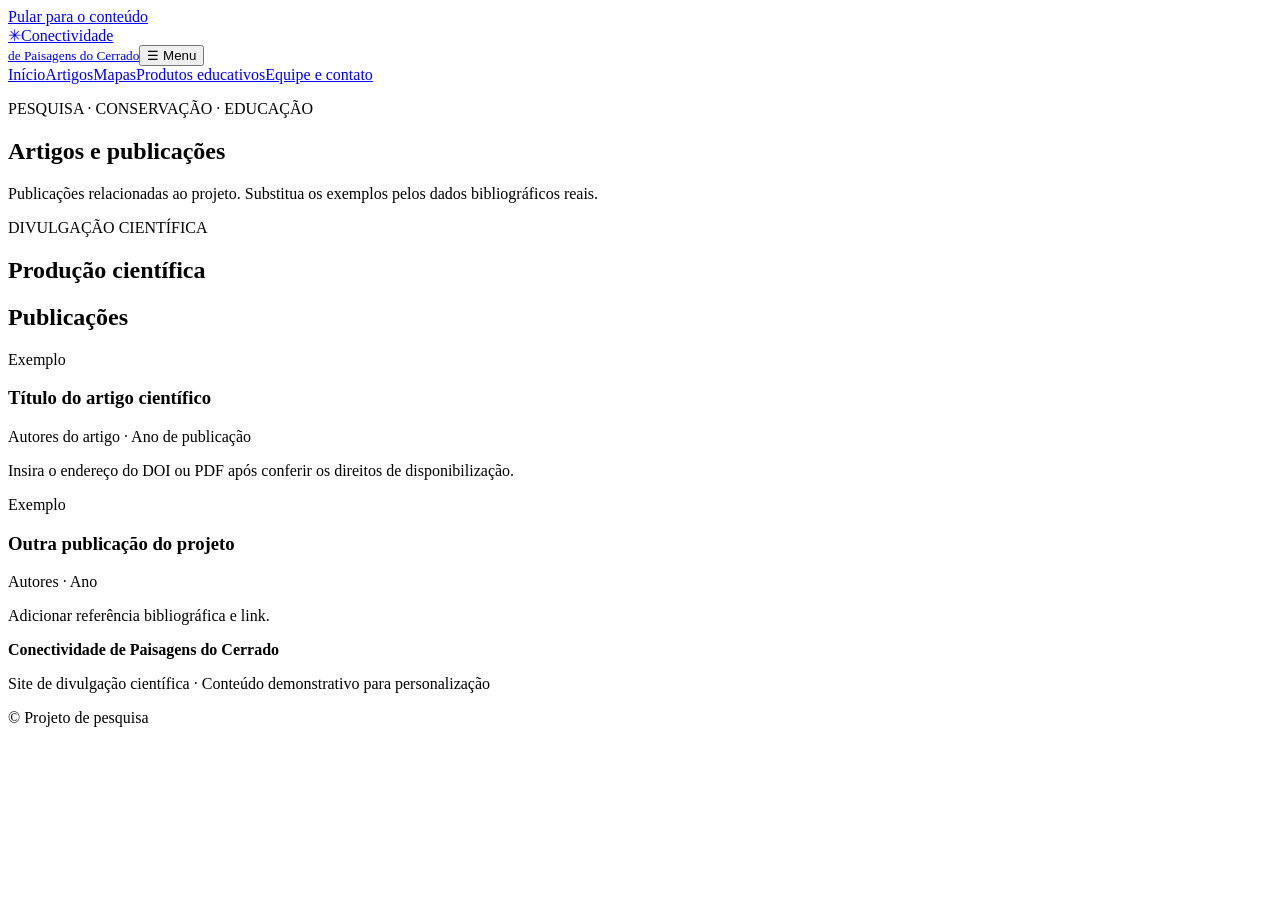
==== artigos.html @ be5cec9b "Add files via upload" ====
<!doctype html><html lang="pt-BR"><head><meta charset="utf-8"><meta name="viewport" content="width=device-width,initial-scale=1"><meta name="description" content="Divulgação científica sobre conectividade de paisagens do Cerrado"><title>Produção científica | Conectividade do Cerrado</title><link rel="stylesheet" href="css/estilo.css"></head><body><a class="skip" href="#conteudo">Pular para o conteúdo</a><header class="site-header"><div class="container header-inner"><a class="brand" href="index.html"><span class="brand-icon" aria-hidden="true">✳</span><span>Conectividade<br><small>de Paisagens do Cerrado</small></span></a><button class="menu-button" aria-expanded="false" aria-controls="menu" type="button">☰ Menu</button><nav id="menu" aria-label="Navegação principal"><a href="index.html">Início</a><a href="artigos.html" aria-current="page">Artigos</a><a href="mapas.html">Mapas</a><a href="produtos.html">Produtos educativos</a><a href="equipe.html">Equipe e contato</a></nav></div></header><main id="conteudo"><section class="hero"><div class="container"><p class="eyebrow">PESQUISA · CONSERVAÇÃO · EDUCAÇÃO</p><h1>Artigos e publicações</h1><p>Publicações relacionadas ao projeto. Substitua os exemplos pelos dados bibliográficos reais.</p></div></section><div class="container main-content"><div class="section-heading"><p class="eyebrow dark">DIVULGAÇÃO CIENTÍFICA</p><h2>Produção científica</h2></div><section class="panel"><h2>Publicações</h2><div class="publication"><span class="tag">Exemplo</span><h3>Título do artigo científico</h3><p>Autores do artigo · Ano de publicação</p><p>Insira o endereço do DOI ou PDF após conferir os direitos de disponibilização.</p></div><div class="publication"><span class="tag">Exemplo</span><h3>Outra publicação do projeto</h3><p>Autores · Ano</p><p>Adicionar referência bibliográfica e link.</p></div></section></div></main><footer><div class="container"><strong>Conectividade de Paisagens do Cerrado</strong><p>Site de divulgação científica · Conteúdo demonstrativo para personalização</p><p>© <span id="ano"></span> Projeto de pesquisa</p></div></footer><script src="js/site.js" defer></script></body></html>
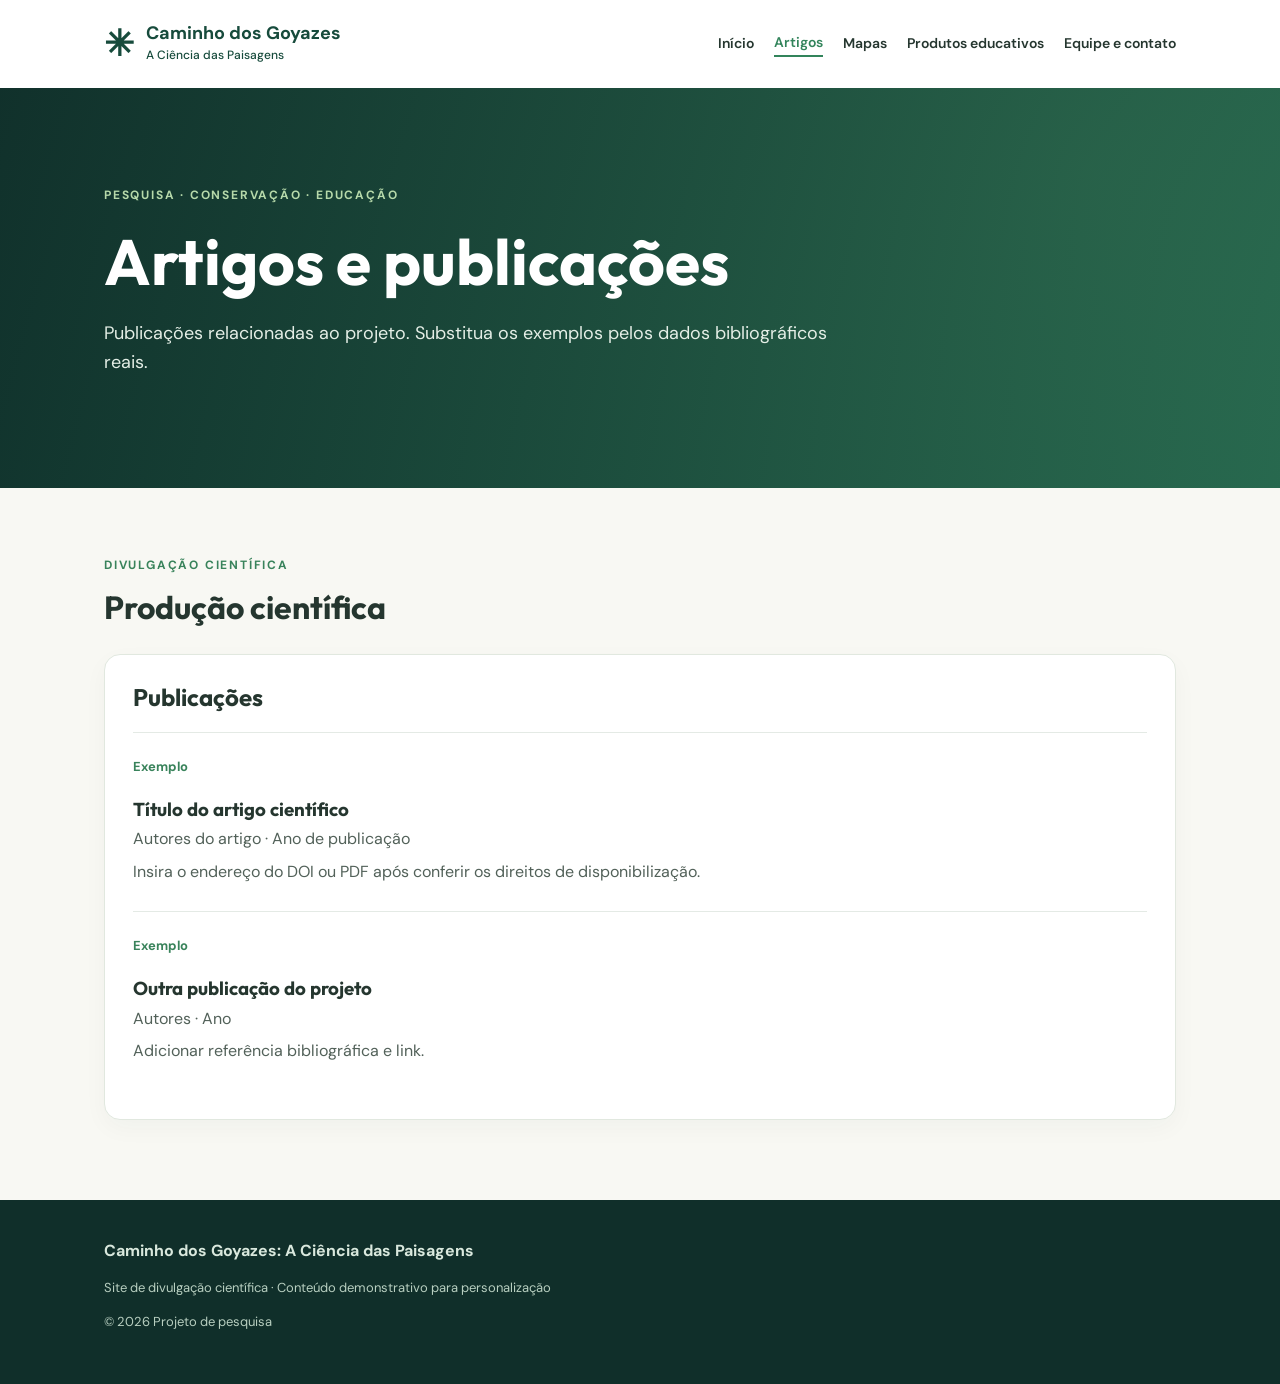
==== commit 7f888783: "Add files via upload" ====
--- a/artigos.html
+++ b/artigos.html
@@ -1 +1 @@
-<!doctype html><html lang="pt-BR"><head><meta charset="utf-8"><meta name="viewport" content="width=device-width,initial-scale=1"><meta name="description" content="Divulgação científica sobre conectividade de paisagens do Cerrado"><title>Produção científica | Conectividade do Cerrado</title><link rel="stylesheet" href="css/estilo.css"></head><body><a class="skip" href="#conteudo">Pular para o conteúdo</a><header class="site-header"><div class="container header-inner"><a class="brand" href="index.html"><span class="brand-icon" aria-hidden="true">✳</span><span>Conectividade<br><small>de Paisagens do Cerrado</small></span></a><button class="menu-button" aria-expanded="false" aria-controls="menu" type="button">☰ Menu</button><nav id="menu" aria-label="Navegação principal"><a href="index.html">Início</a><a href="artigos.html" aria-current="page">Artigos</a><a href="mapas.html">Mapas</a><a href="produtos.html">Produtos educativos</a><a href="equipe.html">Equipe e contato</a></nav></div></header><main id="conteudo"><section class="hero"><div class="container"><p class="eyebrow">PESQUISA · CONSERVAÇÃO · EDUCAÇÃO</p><h1>Artigos e publicações</h1><p>Publicações relacionadas ao projeto. Substitua os exemplos pelos dados bibliográficos reais.</p></div></section><div class="container main-content"><div class="section-heading"><p class="eyebrow dark">DIVULGAÇÃO CIENTÍFICA</p><h2>Produção científica</h2></div><section class="panel"><h2>Publicações</h2><div class="publication"><span class="tag">Exemplo</span><h3>Título do artigo científico</h3><p>Autores do artigo · Ano de publicação</p><p>Insira o endereço do DOI ou PDF após conferir os direitos de disponibilização.</p></div><div class="publication"><span class="tag">Exemplo</span><h3>Outra publicação do projeto</h3><p>Autores · Ano</p><p>Adicionar referência bibliográfica e link.</p></div></section></div></main><footer><div class="container"><strong>Conectividade de Paisagens do Cerrado</strong><p>Site de divulgação científica · Conteúdo demonstrativo para personalização</p><p>© <span id="ano"></span> Projeto de pesquisa</p></div></footer><script src="js/site.js" defer></script></body></html>+<!doctype html><html lang="pt-BR"><head><meta charset="utf-8"><meta name="viewport" content="width=device-width,initial-scale=1"><meta name="description" content="Divulgação científica sobre conectividade de paisagens do Cerrado"><title>Produção científica | Caminho dos Goyazes</title><link rel="stylesheet" href="estilo.css"></head><body><a class="skip" href="#conteudo">Pular para o conteúdo</a><header class="site-header"><div class="container header-inner"><a class="brand" href="index.html"><span class="brand-icon" aria-hidden="true">✳</span><span>Caminho dos Goyazes<br><small>A Ciência das Paisagens</small></span></a><button class="menu-button" aria-expanded="false" aria-controls="menu" type="button">☰ Menu</button><nav id="menu" aria-label="Navegação principal"><a href="index.html">Início</a><a href="artigos.html" aria-current="page">Artigos</a><a href="mapas.html">Mapas</a><a href="produtos.html">Produtos educativos</a><a href="equipe.html">Equipe e contato</a></nav></div></header><main id="conteudo"><section class="hero"><div class="container"><p class="eyebrow">PESQUISA · CONSERVAÇÃO · EDUCAÇÃO</p><h1>Artigos e publicações</h1><p>Publicações relacionadas ao projeto. Substitua os exemplos pelos dados bibliográficos reais.</p></div></section><div class="container main-content"><div class="section-heading"><p class="eyebrow dark">DIVULGAÇÃO CIENTÍFICA</p><h2>Produção científica</h2></div><section class="panel"><h2>Publicações</h2><div class="publication"><span class="tag">Exemplo</span><h3>Título do artigo científico</h3><p>Autores do artigo · Ano de publicação</p><p>Insira o endereço do DOI ou PDF após conferir os direitos de disponibilização.</p></div><div class="publication"><span class="tag">Exemplo</span><h3>Outra publicação do projeto</h3><p>Autores · Ano</p><p>Adicionar referência bibliográfica e link.</p></div></section></div></main><footer><div class="container"><strong>Caminho dos Goyazes: A Ciência das Paisagens</strong><p>Site de divulgação científica · Conteúdo demonstrativo para personalização</p><p>© <span id="ano"></span> Projeto de pesquisa</p></div></footer><script src="site.js" defer></script></body></html>
--- a/estilo.css
+++ b/estilo.css
@@ -0,0 +1 @@
+@import url('https://fonts.googleapis.com/css2?family=DM+Sans:wght@400;500;600;700&family=Outfit:wght@400;500;600;700&display=swap');:root{--green:#174b3c;--deep:#102f2a;--mint:#e9f1e8;--cream:#f8f8f3;--text:#25362f}*{box-sizing:border-box}body{margin:0;background:var(--cream);color:var(--text);font-family:'DM Sans',Arial,sans-serif;line-height:1.65}h1,h2,h3{font-family:Outfit,Arial,sans-serif;line-height:1.2}a{color:inherit}.container{max-width:1120px;margin:auto;padding:0 24px}.skip{position:absolute;top:-80px;background:white;padding:12px;z-index:10}.skip:focus{top:0}.site-header{background:white;box-shadow:0 2px 12px #102f2a0d}.header-inner{min-height:88px;display:flex;align-items:center;justify-content:space-between;gap:20px}.brand{text-decoration:none;display:flex;align-items:center;gap:12px;color:var(--green);font-weight:700;line-height:1.1;font-size:18px}.brand small{font-size:12px;font-weight:500}.brand-icon{font-size:36px}nav{display:flex;gap:20px;align-items:center}nav a{text-decoration:none;font-size:14px;font-weight:600}nav a:hover,nav a[aria-current]{color:#32845b}nav a[aria-current]{border-bottom:2px solid #32845b}.menu-button{display:none}.hero{background:linear-gradient(110deg,#102f2aef,#1e624cdd),radial-gradient(circle at 85% 20%,#87b36c,#174b3c);color:white;padding:86px 0 92px}.eyebrow{font-size:12px;letter-spacing:.15em;font-weight:700;color:#b6d9aa}.eyebrow.dark{color:#39835b}.hero h1{font-size:clamp(36px,6vw,64px);max-width:780px;margin:18px 0}.hero p:not(.eyebrow){font-size:18px;max-width:740px;color:#e4eee6}.main-content{padding-top:56px;padding-bottom:80px;min-height:440px}.section-heading h2{font-size:32px;margin:4px 0 28px}.cards{display:grid;grid-template-columns:repeat(3,minmax(0,1fr));gap:20px}.card,.panel{background:white;border:1px solid #e1e8df;border-radius:16px;padding:28px;box-shadow:0 8px 24px #143c3009}.card{text-decoration:none}.card span,.tag{font-weight:700;color:#39835b;font-size:13px}.card h2{font-size:23px}.card p,.panel p{color:#526159}.panel{margin-top:24px}.panel h2{margin-top:0}.publication{border-top:1px solid #e4eae5;padding:20px 0}.publication h3{margin-bottom:4px}.publication p{margin:6px 0}.map-placeholder{text-align:center;background:#e8f0e7;border:2px dashed #a4bca9;border-radius:18px;padding:75px 24px}.map-symbol{font-size:60px;color:#327b56}.small{font-size:13px}footer{background:var(--deep);color:#d9e8dd;padding:38px 0}footer p{font-size:13px;color:#b8cfc0}@media(max-width:800px){.header-inner{flex-wrap:wrap;padding-top:15px;padding-bottom:15px}.menu-button{display:block;border:1px solid #b7c8bb;background:white;border-radius:8px;padding:8px 12px}nav{display:none;width:100%;flex-direction:column;align-items:stretch;gap:0}nav.open{display:flex}nav a{padding:12px 0;border-top:1px solid #e9efea}.cards{grid-template-columns:1fr}.hero{padding:64px 0}}
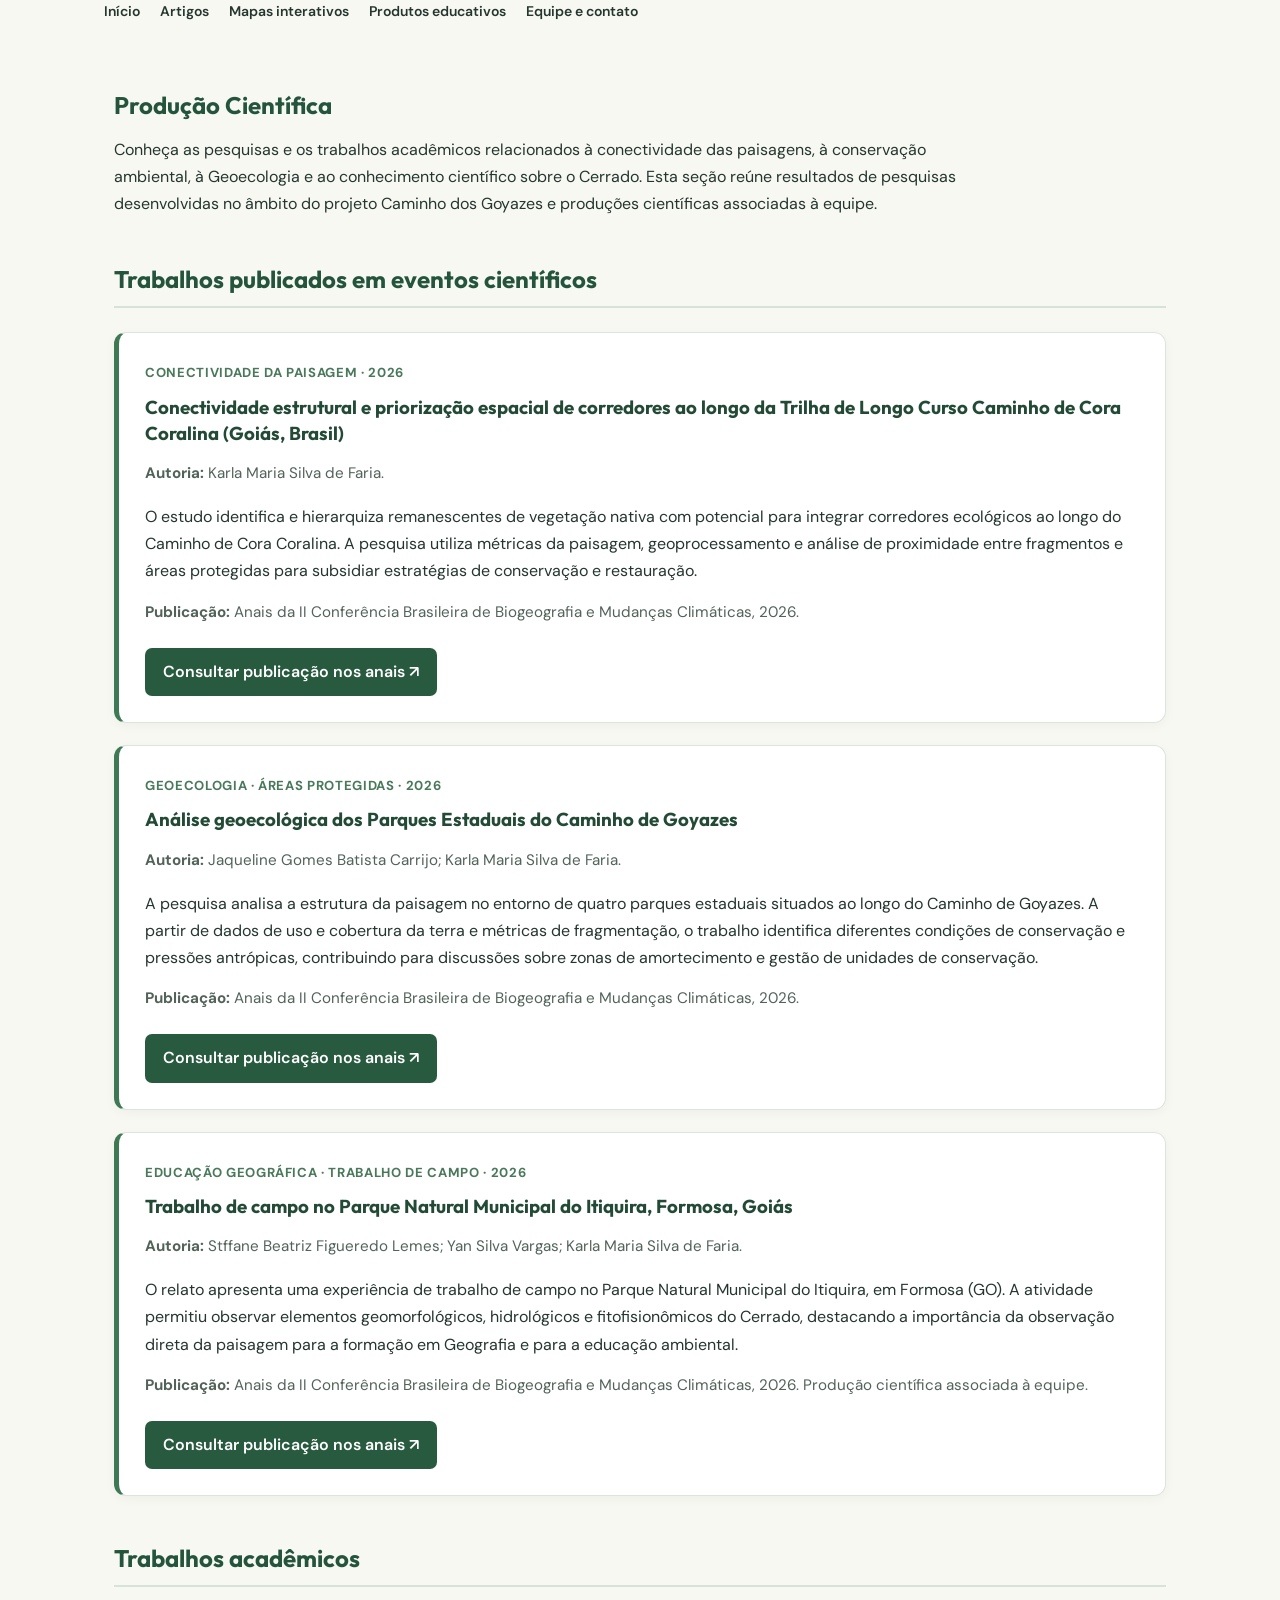
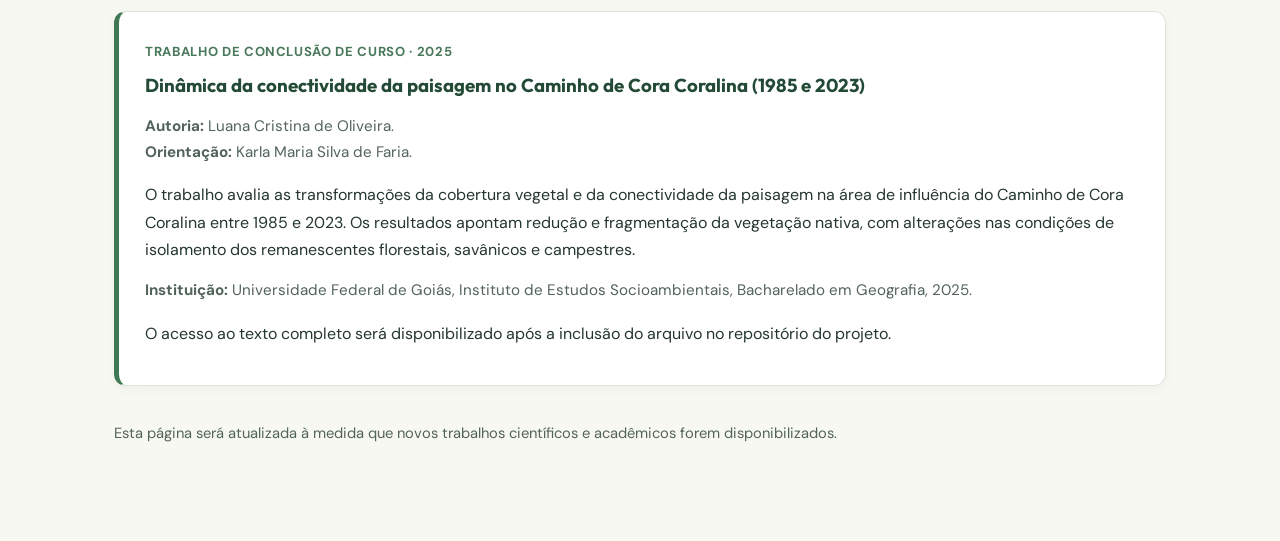
==== commit 932bf70a: "Revise artigos.html for improved layout and content Updated the structure and content of 'artigos.ht" ====
--- a/artigos.html
+++ b/artigos.html
@@ -1 +1,287 @@
-<!doctype html><html lang="pt-BR"><head><meta charset="utf-8"><meta name="viewport" content="width=device-width,initial-scale=1"><meta name="description" content="Divulgação científica sobre conectividade de paisagens do Cerrado"><title>Produção científica | Caminho dos Goyazes</title><link rel="stylesheet" href="estilo.css"></head><body><a class="skip" href="#conteudo">Pular para o conteúdo</a><header class="site-header"><div class="container header-inner"><a class="brand" href="index.html"><span class="brand-icon" aria-hidden="true">✳</span><span>Caminho dos Goyazes<br><small>A Ciência das Paisagens</small></span></a><button class="menu-button" aria-expanded="false" aria-controls="menu" type="button">☰ Menu</button><nav id="menu" aria-label="Navegação principal"><a href="index.html">Início</a><a href="artigos.html" aria-current="page">Artigos</a><a href="mapas.html">Mapas</a><a href="produtos.html">Produtos educativos</a><a href="equipe.html">Equipe e contato</a></nav></div></header><main id="conteudo"><section class="hero"><div class="container"><p class="eyebrow">PESQUISA · CONSERVAÇÃO · EDUCAÇÃO</p><h1>Artigos e publicações</h1><p>Publicações relacionadas ao projeto. Substitua os exemplos pelos dados bibliográficos reais.</p></div></section><div class="container main-content"><div class="section-heading"><p class="eyebrow dark">DIVULGAÇÃO CIENTÍFICA</p><h2>Produção científica</h2></div><section class="panel"><h2>Publicações</h2><div class="publication"><span class="tag">Exemplo</span><h3>Título do artigo científico</h3><p>Autores do artigo · Ano de publicação</p><p>Insira o endereço do DOI ou PDF após conferir os direitos de disponibilização.</p></div><div class="publication"><span class="tag">Exemplo</span><h3>Outra publicação do projeto</h3><p>Autores · Ano</p><p>Adicionar referência bibliográfica e link.</p></div></section></div></main><footer><div class="container"><strong>Caminho dos Goyazes: A Ciência das Paisagens</strong><p>Site de divulgação científica · Conteúdo demonstrativo para personalização</p><p>© <span id="ano"></span> Projeto de pesquisa</p></div></footer><script src="site.js" defer></script></body></html>+
+<!DOCTYPE html>
+<html lang="pt-BR">
+<head>
+  <meta charset="UTF-8">
+  <meta name="viewport" content="width=device-width, initial-scale=1.0">
+  <title>Produção Científica | Caminho dos Goyazes</title>
+  <link rel="stylesheet" href="estilo.css?v=3">
+
+  <style>
+    .pagina-publicacoes {
+      max-width: 1100px;
+      margin: 0 auto;
+      padding: 48px 24px 80px;
+    }
+
+    .cabecalho-publicacoes {
+      margin-bottom: 42px;
+    }
+
+    .cabecalho-publicacoes h1 {
+      color: #24543c;
+      margin-bottom: 12px;
+    }
+
+    .cabecalho-publicacoes p {
+      max-width: 850px;
+      line-height: 1.7;
+    }
+
+    .grupo-publicacoes {
+      margin-top: 48px;
+    }
+
+    .grupo-publicacoes h2 {
+      color: #24543c;
+      padding-bottom: 12px;
+      border-bottom: 2px solid #d7e3d8;
+      margin-bottom: 24px;
+    }
+
+    .publicacao {
+      background: #fff;
+      border: 1px solid #dce5dd;
+      border-left: 5px solid #3e7854;
+      border-radius: 12px;
+      padding: 26px;
+      margin-bottom: 22px;
+      box-shadow: 0 3px 12px rgba(0,0,0,0.04);
+    }
+
+    .publicacao h3 {
+      color: #234a36;
+      margin: 8px 0 12px;
+      line-height: 1.4;
+    }
+
+    .publicacao p {
+      line-height: 1.7;
+      margin-bottom: 12px;
+    }
+
+    .categoria {
+      font-size: 0.82rem;
+      font-weight: bold;
+      color: #49785b;
+      text-transform: uppercase;
+      letter-spacing: 0.05em;
+    }
+
+    .autores, .referencia {
+      color: #52635a;
+      font-size: 0.95rem;
+    }
+
+    .link-publicacao {
+      display: inline-block;
+      margin-top: 10px;
+      padding: 11px 18px;
+      background: #285a3f;
+      color: #fff !important;
+      text-decoration: none;
+      border-radius: 7px;
+      font-weight: 600;
+    }
+
+    .link-publicacao:hover {
+      background: #19412c;
+    }
+
+    .nota-publicacoes {
+      margin-top: 36px;
+      color: #52635a;
+      font-size: 0.92rem;
+      line-height: 1.6;
+    }
+  </style>
+</head>
+
+<body>
+
+<header>
+  <div class="container">
+    <nav>
+      <a href="index.html">Início</a>
+      <a href="artigos.html">Artigos</a>
+      <a href="mapas.html">Mapas interativos</a>
+      <a href="produtos.html">Produtos educativos</a>
+      <a href="equipe.html">Equipe e contato</a>
+    </nav>
+  </div>
+</header>
+
+<main class="pagina-publicacoes">
+
+  <section class="cabecalho-publicacoes">
+    <h1>Produção Científica</h1>
+    <p>
+      Conheça as pesquisas e os trabalhos acadêmicos relacionados
+      à conectividade das paisagens, à conservação ambiental,
+      à Geoecologia e ao conhecimento científico sobre o Cerrado.
+      Esta seção reúne resultados de pesquisas desenvolvidas no
+      âmbito do projeto Caminho dos Goyazes e produções
+      científicas associadas à equipe.
+    </p>
+  </section>
+
+  <section class="grupo-publicacoes">
+
+    <h2>Trabalhos publicados em eventos científicos</h2>
+
+    <article class="publicacao">
+      <span class="categoria">Conectividade da paisagem · 2026</span>
+
+      <h3>
+        Conectividade estrutural e priorização espacial de corredores
+        ao longo da Trilha de Longo Curso Caminho de Cora Coralina
+        (Goiás, Brasil)
+      </h3>
+
+      <p class="autores">
+        <strong>Autoria:</strong> Karla Maria Silva de Faria.
+      </p>
+
+      <p>
+        O estudo identifica e hierarquiza remanescentes de vegetação
+        nativa com potencial para integrar corredores ecológicos ao
+        longo do Caminho de Cora Coralina. A pesquisa utiliza
+        métricas da paisagem, geoprocessamento e análise de
+        proximidade entre fragmentos e áreas protegidas para
+        subsidiar estratégias de conservação e restauração.
+      </p>
+
+      <p class="referencia">
+        <strong>Publicação:</strong> Anais da II Conferência
+        Brasileira de Biogeografia e Mudanças Climáticas, 2026.
+      </p>
+
+      <a class="link-publicacao"
+         href="https://www.even3.com.br/ebook/ii-conferencia-brasileira-de-biogeografia-e-mudancas-climaticas-ii-cbb-561654/"
+         target="_blank" rel="noopener noreferrer">
+        Consultar publicação nos anais ↗
+      </a>
+    </article>
+
+    <article class="publicacao">
+      <span class="categoria">Geoecologia · Áreas protegidas · 2026</span>
+
+      <h3>
+        Análise geoecológica dos Parques Estaduais do Caminho
+        de Goyazes
+      </h3>
+
+      <p class="autores">
+        <strong>Autoria:</strong> Jaqueline Gomes Batista Carrijo;
+        Karla Maria Silva de Faria.
+      </p>
+
+      <p>
+        A pesquisa analisa a estrutura da paisagem no entorno de
+        quatro parques estaduais situados ao longo do Caminho
+        de Goyazes. A partir de dados de uso e cobertura da terra
+        e métricas de fragmentação, o trabalho identifica
+        diferentes condições de conservação e pressões
+        antrópicas, contribuindo para discussões sobre zonas
+        de amortecimento e gestão de unidades de conservação.
+      </p>
+
+      <p class="referencia">
+        <strong>Publicação:</strong> Anais da II Conferência
+        Brasileira de Biogeografia e Mudanças Climáticas, 2026.
+      </p>
+
+      <a class="link-publicacao"
+         href="https://www.even3.com.br/ebook/ii-conferencia-brasileira-de-biogeografia-e-mudancas-climaticas-ii-cbb-561654/"
+         target="_blank" rel="noopener noreferrer">
+        Consultar publicação nos anais ↗
+      </a>
+    </article>
+
+    <article class="publicacao">
+      <span class="categoria">Educação geográfica · Trabalho de campo · 2026</span>
+
+      <h3>
+        Trabalho de campo no Parque Natural Municipal do
+        Itiquira, Formosa, Goiás
+      </h3>
+
+      <p class="autores">
+        <strong>Autoria:</strong> Stffane Beatriz Figueredo Lemes;
+        Yan Silva Vargas; Karla Maria Silva de Faria.
+      </p>
+
+      <p>
+        O relato apresenta uma experiência de trabalho de campo
+        no Parque Natural Municipal do Itiquira, em Formosa (GO).
+        A atividade permitiu observar elementos geomorfológicos,
+        hidrológicos e fitofisionômicos do Cerrado, destacando
+        a importância da observação direta da paisagem para
+        a formação em Geografia e para a educação ambiental.
+      </p>
+
+      <p class="referencia">
+        <strong>Publicação:</strong> Anais da II Conferência
+        Brasileira de Biogeografia e Mudanças Climáticas, 2026.
+        Produção científica associada à equipe.
+      </p>
+
+      <a class="link-publicacao"
+         href="https://www.even3.com.br/ebook/ii-conferencia-brasileira-de-biogeografia-e-mudancas-climaticas-ii-cbb-561654/"
+         target="_blank" rel="noopener noreferrer">
+        Consultar publicação nos anais ↗
+      </a>
+    </article>
+
+  </section>
+
+  <section class="grupo-publicacoes">
+
+    <h2>Trabalhos acadêmicos</h2>
+
+    <article class="publicacao">
+      <span class="categoria">Trabalho de Conclusão de Curso · 2025</span>
+
+      <h3>
+        Dinâmica da conectividade da paisagem no Caminho
+        de Cora Coralina (1985 e 2023)
+      </h3>
+
+      <p class="autores">
+        <strong>Autoria:</strong> Luana Cristina de Oliveira.<br>
+        <strong>Orientação:</strong> Karla Maria Silva de Faria.
+      </p>
+
+      <p>
+        O trabalho avalia as transformações da cobertura vegetal
+        e da conectividade da paisagem na área de influência do
+        Caminho de Cora Coralina entre 1985 e 2023.
+        Os resultados apontam redução e fragmentação da
+        vegetação nativa, com alterações nas condições de
+        isolamento dos remanescentes florestais, savânicos
+        e campestres.
+      </p>
+
+      <p class="referencia">
+        <strong>Instituição:</strong> Universidade Federal de Goiás,
+        Instituto de Estudos Socioambientais, Bacharelado
+        em Geografia, 2025.
+      </p>
+
+      <p>
+        O acesso ao texto completo será disponibilizado
+        após a inclusão do arquivo no repositório do projeto.
+      </p>
+    </article>
+
+  </section>
+
+  <p class="nota-publicacoes">
+    Esta página será atualizada à medida que novos trabalhos
+    científicos e acadêmicos forem disponibilizados.
+  </p>
+
+</main>
+
+</body>
+</html>
--- a/estilo.css
+++ b/estilo.css
@@ -1 +1,120 @@
-@import url('https://fonts.googleapis.com/css2?family=DM+Sans:wght@400;500;600;700&family=Outfit:wght@400;500;600;700&display=swap');:root{--green:#174b3c;--deep:#102f2a;--mint:#e9f1e8;--cream:#f8f8f3;--text:#25362f}*{box-sizing:border-box}body{margin:0;background:var(--cream);color:var(--text);font-family:'DM Sans',Arial,sans-serif;line-height:1.65}h1,h2,h3{font-family:Outfit,Arial,sans-serif;line-height:1.2}a{color:inherit}.container{max-width:1120px;margin:auto;padding:0 24px}.skip{position:absolute;top:-80px;background:white;padding:12px;z-index:10}.skip:focus{top:0}.site-header{background:white;box-shadow:0 2px 12px #102f2a0d}.header-inner{min-height:88px;display:flex;align-items:center;justify-content:space-between;gap:20px}.brand{text-decoration:none;display:flex;align-items:center;gap:12px;color:var(--green);font-weight:700;line-height:1.1;font-size:18px}.brand small{font-size:12px;font-weight:500}.brand-icon{font-size:36px}nav{display:flex;gap:20px;align-items:center}nav a{text-decoration:none;font-size:14px;font-weight:600}nav a:hover,nav a[aria-current]{color:#32845b}nav a[aria-current]{border-bottom:2px solid #32845b}.menu-button{display:none}.hero{background:linear-gradient(110deg,#102f2aef,#1e624cdd),radial-gradient(circle at 85% 20%,#87b36c,#174b3c);color:white;padding:86px 0 92px}.eyebrow{font-size:12px;letter-spacing:.15em;font-weight:700;color:#b6d9aa}.eyebrow.dark{color:#39835b}.hero h1{font-size:clamp(36px,6vw,64px);max-width:780px;margin:18px 0}.hero p:not(.eyebrow){font-size:18px;max-width:740px;color:#e4eee6}.main-content{padding-top:56px;padding-bottom:80px;min-height:440px}.section-heading h2{font-size:32px;margin:4px 0 28px}.cards{display:grid;grid-template-columns:repeat(3,minmax(0,1fr));gap:20px}.card,.panel{background:white;border:1px solid #e1e8df;border-radius:16px;padding:28px;box-shadow:0 8px 24px #143c3009}.card{text-decoration:none}.card span,.tag{font-weight:700;color:#39835b;font-size:13px}.card h2{font-size:23px}.card p,.panel p{color:#526159}.panel{margin-top:24px}.panel h2{margin-top:0}.publication{border-top:1px solid #e4eae5;padding:20px 0}.publication h3{margin-bottom:4px}.publication p{margin:6px 0}.map-placeholder{text-align:center;background:#e8f0e7;border:2px dashed #a4bca9;border-radius:18px;padding:75px 24px}.map-symbol{font-size:60px;color:#327b56}.small{font-size:13px}footer{background:var(--deep);color:#d9e8dd;padding:38px 0}footer p{font-size:13px;color:#b8cfc0}@media(max-width:800px){.header-inner{flex-wrap:wrap;padding-top:15px;padding-bottom:15px}.menu-button{display:block;border:1px solid #b7c8bb;background:white;border-radius:8px;padding:8px 12px}nav{display:none;width:100%;flex-direction:column;align-items:stretch;gap:0}nav.open{display:flex}nav a{padding:12px 0;border-top:1px solid #e9efea}.cards{grid-template-columns:1fr}.hero{padding:64px 0}}+@import url('https://fonts.googleapis.com/css2?family=DM+Sans:wght@400;500;600;700&family=Outfit:wght@400;500;600;700&display=swap');
+
+:root {
+  --green: #174b3c;
+  --deep: #102f2a;
+  --mint: #e9f1e8;
+  --cream: #f8f8f3;
+  --text: #25362f;
+}
+
+* { box-sizing: border-box; }
+body { margin: 0; background: var(--cream); color: var(--text); font-family: 'DM Sans', Arial, sans-serif; line-height: 1.65; }
+h1, h2, h3 { font-family: Outfit, Arial, sans-serif; line-height: 1.2; }
+a { color: inherit; }
+.container { max-width: 1120px; margin: auto; padding: 0 24px; }
+.skip { position: absolute; top: -80px; background: white; padding: 12px; z-index: 10; }
+.skip:focus { top: 0; }
+.site-header { background: white; box-shadow: 0 2px 12px #102f2a0d; }
+.header-inner { min-height: 88px; display: flex; align-items: center; justify-content: space-between; gap: 20px; }
+.brand { text-decoration: none; display: flex; align-items: center; gap: 12px; color: var(--green); font-weight: 700; line-height: 1.1; font-size: 18px; }
+.brand small { font-size: 12px; font-weight: 500; }
+.brand-icon { font-size: 36px; }
+nav { display: flex; gap: 20px; align-items: center; }
+nav a { text-decoration: none; font-size: 14px; font-weight: 600; }
+nav a:hover, nav a[aria-current] { color: #32845b; }
+nav a[aria-current] { border-bottom: 2px solid #32845b; }
+.menu-button { display: none; }
+.hero { background: linear-gradient(110deg, #102f2aef, #1e624cdd), radial-gradient(circle at 85% 20%, #87b36c, #174b3c); color: white; padding: 86px 0 92px; }
+.eyebrow { font-size: 12px; letter-spacing: .15em; font-weight: 700; color: #b6d9aa; }
+.eyebrow.dark { color: #39835b; }
+.hero h1 { font-size: clamp(36px, 6vw, 64px); max-width: 780px; margin: 18px 0; }
+.hero p:not(.eyebrow) { font-size: 18px; max-width: 740px; color: #e4eee6; }
+.main-content { padding-top: 56px; padding-bottom: 80px; min-height: 440px; }
+.section-heading h2 { font-size: 32px; margin: 4px 0 28px; }
+.cards { display: grid; grid-template-columns: repeat(3, minmax(0, 1fr)); gap: 20px; }
+.card, .panel { background: white; border: 1px solid #e1e8df; border-radius: 16px; padding: 28px; box-shadow: 0 8px 24px #143c3009; }
+.card { text-decoration: none; }
+.card span, .tag { font-weight: 700; color: #39835b; font-size: 13px; }
+.card h2 { font-size: 23px; }
+.card p, .panel p { color: #526159; }
+.panel { margin-top: 24px; }
+.panel h2 { margin-top: 0; }
+.publication { border-top: 1px solid #e4eae5; padding: 20px 0; }
+.publication h3 { margin-bottom: 4px; }
+.publication p { margin: 6px 0; }
+.map-placeholder { text-align: center; background: #e8f0e7; border: 2px dashed #a4bca9; border-radius: 18px; padding: 75px 24px; }
+.map-symbol { font-size: 60px; color: #327b56; }
+.small { font-size: 13px; }
+footer { background: var(--deep); color: #d9e8dd; padding: 38px 0; }
+footer p { font-size: 13px; color: #b8cfc0; }
+
+/* Layout em telas menores */
+@media (max-width: 800px) {
+  .header-inner { flex-wrap: wrap; padding-top: 15px; padding-bottom: 15px; }
+  .menu-button { display: block; border: 1px solid #b7c8bb; background: white; border-radius: 8px; padding: 8px 12px; }
+  nav { display: none; width: 100%; flex-direction: column; align-items: stretch; gap: 0; }
+  nav.open { display: flex; }
+  nav a { padding: 12px 0; border-top: 1px solid #e9efea; }
+  .cards { grid-template-columns: 1fr; }
+  .hero { padding: 64px 0; }
+}
+
+/* Imagem panorâmica da página inicial */
+.banner-principal {
+  width: 100%;
+  height: 240px;
+  overflow: hidden;
+}
+.banner-principal img {
+  display: block;
+  width: 100%;
+  height: 100%;
+  object-fit: cover;
+  object-position: center;
+}
+@media (max-width: 768px) {
+  .banner-principal { height: 160px; }
+}
+ /* Título sobre a fotografia panorâmica */
+
+.hero-fotografica {
+  min-height: 420px;
+  padding: 70px 0;
+  display: flex;
+  align-items: center;
+
+  background:
+    linear-gradient(
+      90deg,
+      rgba(10, 39, 30, 0.88) 0%,
+      rgba(10, 39, 30, 0.65) 48%,
+      rgba(10, 39, 30, 0.18) 100%
+    ),
+    url("banner-goyazes.png.png");
+
+  background-size: cover;
+  background-position: center;
+  color: white;
+}
+
+.hero-fotografica .container {
+  width: 100%;
+}
+
+.hero-fotografica h1 {
+  max-width: 780px;
+  text-shadow: 0 2px 8px rgba(0, 0, 0, 0.35);
+}
+
+@media (max-width: 768px) {
+  .hero-fotografica {
+    min-height: 360px;
+    padding: 48px 0;
+    background-position: center;
+  }
+
+  .hero-fotografica h1 {
+    font-size: clamp(30px, 8vw, 42px);
+  }
+}
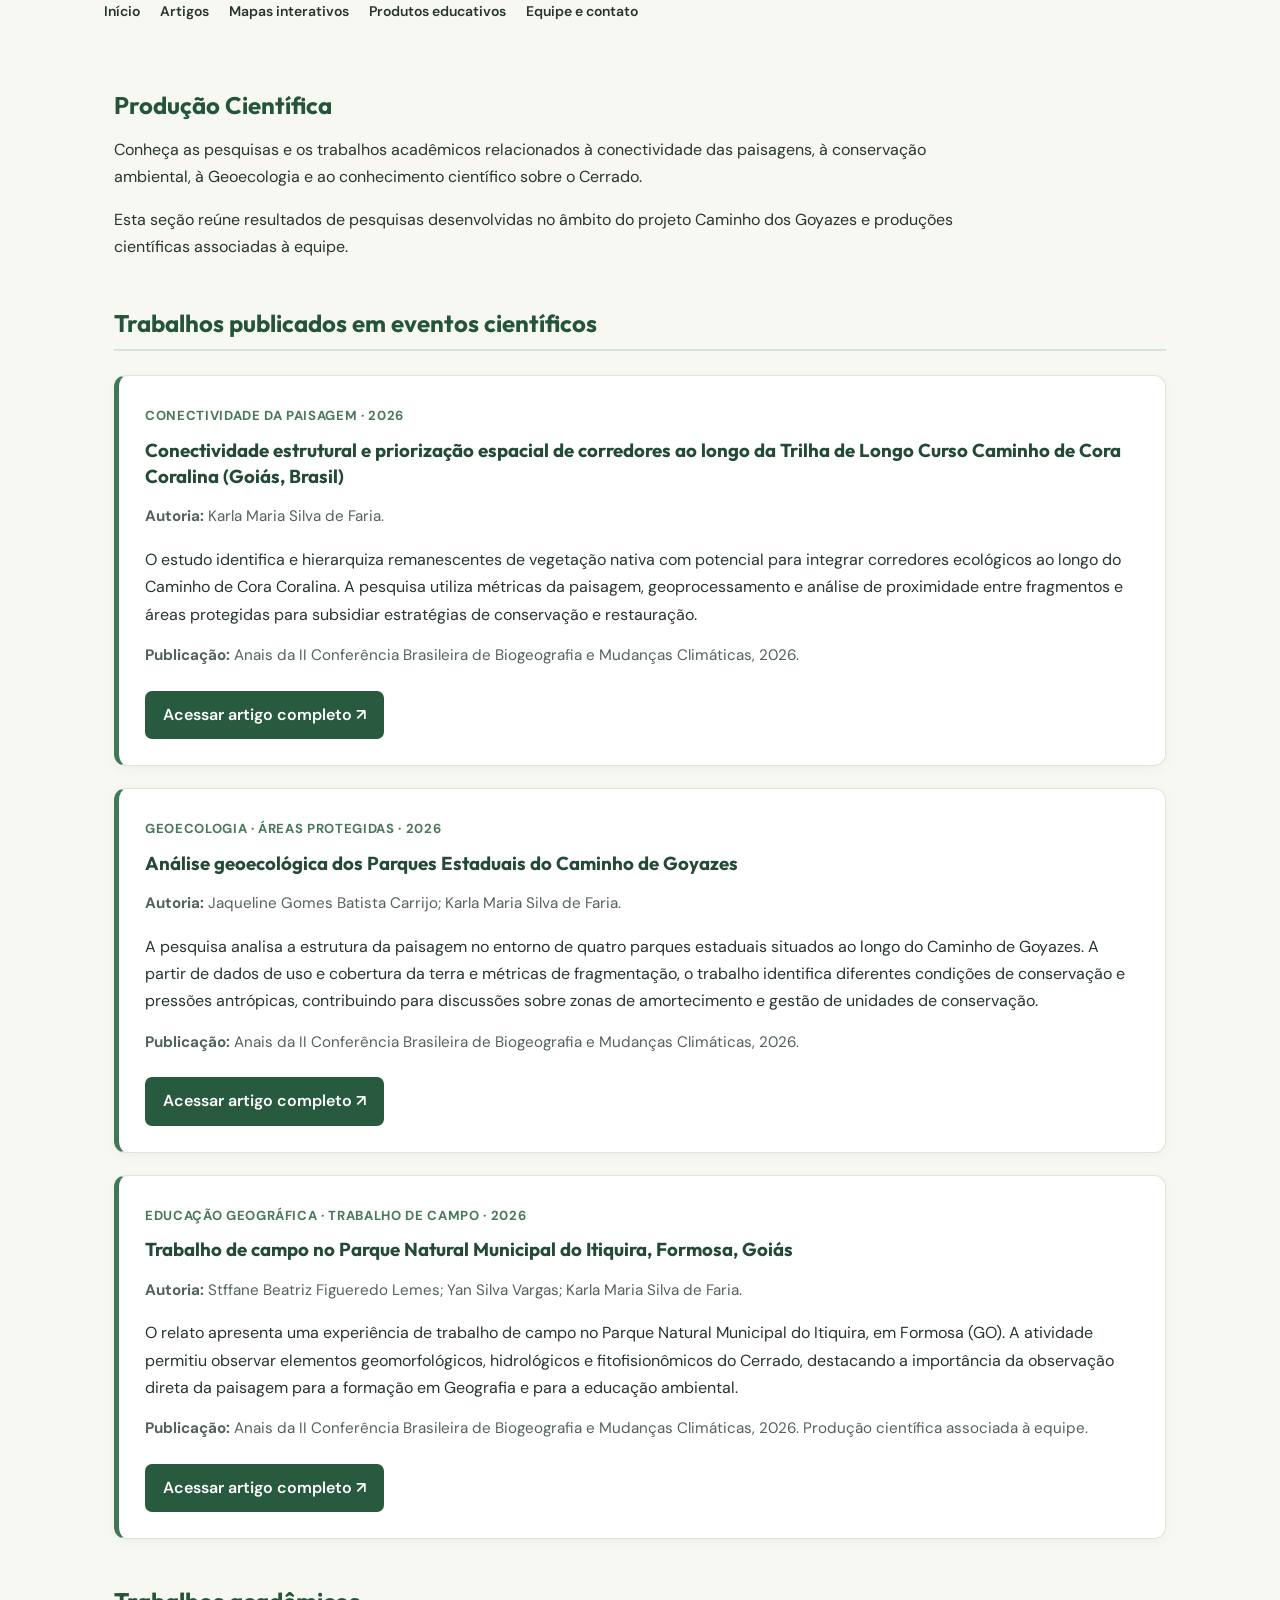
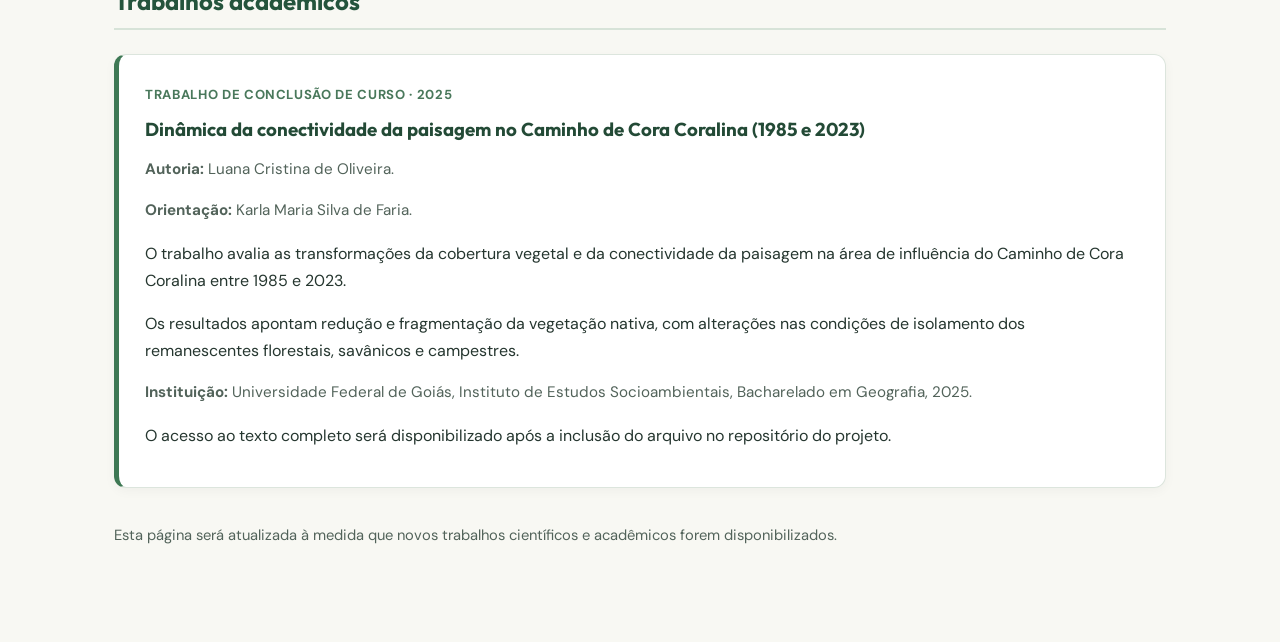
==== commit 8521b321: "Refactor artigos.html for style and structure Updated HTML structure and styles in artigos.html. Cha" ====
--- a/artigos.html
+++ b/artigos.html
@@ -1,10 +1,12 @@
-
 <!DOCTYPE html>
 <html lang="pt-BR">
+
 <head>
   <meta charset="UTF-8">
   <meta name="viewport" content="width=device-width, initial-scale=1.0">
+
   <title>Produção Científica | Caminho dos Goyazes</title>
+
   <link rel="stylesheet" href="estilo.css?v=3">
 
   <style>
@@ -40,7 +42,7 @@
     }
 
     .publicacao {
-      background: #fff;
+      background: #ffffff;
       border: 1px solid #dce5dd;
       border-left: 5px solid #3e7854;
       border-radius: 12px;
@@ -68,7 +70,8 @@
       letter-spacing: 0.05em;
     }
 
-    .autores, .referencia {
+    .autores,
+    .referencia {
       color: #52635a;
       font-size: 0.95rem;
     }
@@ -78,7 +81,7 @@
       margin-top: 10px;
       padding: 11px 18px;
       background: #285a3f;
-      color: #fff !important;
+      color: #ffffff !important;
       text-decoration: none;
       border-radius: 7px;
       font-weight: 600;
@@ -94,194 +97,276 @@
       font-size: 0.92rem;
       line-height: 1.6;
     }
+
+    @media (max-width: 768px) {
+      .pagina-publicacoes {
+        padding: 28px 16px 50px;
+      }
+
+      .publicacao {
+        padding: 20px;
+      }
+    }
   </style>
 </head>
 
 <body>
 
-<header>
-  <div class="container">
-    <nav>
-      <a href="index.html">Início</a>
-      <a href="artigos.html">Artigos</a>
-      <a href="mapas.html">Mapas interativos</a>
-      <a href="produtos.html">Produtos educativos</a>
-      <a href="equipe.html">Equipe e contato</a>
-    </nav>
-  </div>
-</header>
-
-<main class="pagina-publicacoes">
-
-  <section class="cabecalho-publicacoes">
-    <h1>Produção Científica</h1>
-    <p>
-      Conheça as pesquisas e os trabalhos acadêmicos relacionados
-      à conectividade das paisagens, à conservação ambiental,
-      à Geoecologia e ao conhecimento científico sobre o Cerrado.
-      Esta seção reúne resultados de pesquisas desenvolvidas no
-      âmbito do projeto Caminho dos Goyazes e produções
-      científicas associadas à equipe.
+  <header>
+    <div class="container">
+      <nav>
+        <a href="index.html">Início</a>
+        <a href="artigos.html">Artigos</a>
+        <a href="mapas.html">Mapas interativos</a>
+        <a href="produtos.html">Produtos educativos</a>
+        <a href="equipe.html">Equipe e contato</a>
+      </nav>
+    </div>
+  </header>
+
+  <main class="pagina-publicacoes">
+
+    <!-- APRESENTAÇÃO -->
+
+    <section class="cabecalho-publicacoes">
+
+      <h1>Produção Científica</h1>
+
+      <p>
+        Conheça as pesquisas e os trabalhos acadêmicos relacionados
+        à conectividade das paisagens, à conservação ambiental,
+        à Geoecologia e ao conhecimento científico sobre o Cerrado.
+      </p>
+
+      <p>
+        Esta seção reúne resultados de pesquisas desenvolvidas
+        no âmbito do projeto Caminho dos Goyazes e produções
+        científicas associadas à equipe.
+      </p>
+
+    </section>
+
+
+    <!-- TRABALHOS EM EVENTOS -->
+
+    <section class="grupo-publicacoes">
+
+      <h2>Trabalhos publicados em eventos científicos</h2>
+
+
+      <!-- ARTIGO 1 -->
+
+      <article class="publicacao">
+
+        <span class="categoria">
+          Conectividade da paisagem · 2026
+        </span>
+
+        <h3>
+          Conectividade estrutural e priorização espacial de
+          corredores ao longo da Trilha de Longo Curso
+          Caminho de Cora Coralina (Goiás, Brasil)
+        </h3>
+
+        <p class="autores">
+          <strong>Autoria:</strong>
+          Karla Maria Silva de Faria.
+        </p>
+
+        <p>
+          O estudo identifica e hierarquiza remanescentes de
+          vegetação nativa com potencial para integrar corredores
+          ecológicos ao longo do Caminho de Cora Coralina.
+          A pesquisa utiliza métricas da paisagem,
+          geoprocessamento e análise de proximidade entre
+          fragmentos e áreas protegidas para subsidiar
+          estratégias de conservação e restauração.
+        </p>
+
+        <p class="referencia">
+          <strong>Publicação:</strong>
+          Anais da II Conferência Brasileira de Biogeografia
+          e Mudanças Climáticas, 2026.
+        </p>
+
+        <a
+          class="link-publicacao"
+          href="https://www.even3.com.br/ebook/ii-conferencia-brasileira-de-biogeografia-e-mudancas-climaticas-ii-cbb-561654/1454700-conectividade-estrutural-e-priorizacao-espacial-de-corredores-ao-longo-da-trilha-de-longo-curso-caminho-de-cora-/"
+          target="_blank"
+          rel="noopener noreferrer"
+        >
+          Acessar artigo completo ↗
+        </a>
+
+      </article>
+
+
+      <!-- ARTIGO 2 -->
+
+      <article class="publicacao">
+
+        <span class="categoria">
+          Geoecologia · Áreas protegidas · 2026
+        </span>
+
+        <h3>
+          Análise geoecológica dos Parques Estaduais
+          do Caminho de Goyazes
+        </h3>
+
+        <p class="autores">
+          <strong>Autoria:</strong>
+          Jaqueline Gomes Batista Carrijo;
+          Karla Maria Silva de Faria.
+        </p>
+
+        <p>
+          A pesquisa analisa a estrutura da paisagem no entorno
+          de quatro parques estaduais situados ao longo do
+          Caminho de Goyazes. A partir de dados de uso e cobertura
+          da terra e métricas de fragmentação, o trabalho
+          identifica diferentes condições de conservação e
+          pressões antrópicas, contribuindo para discussões
+          sobre zonas de amortecimento e gestão de unidades
+          de conservação.
+        </p>
+
+        <p class="referencia">
+          <strong>Publicação:</strong>
+          Anais da II Conferência Brasileira de Biogeografia
+          e Mudanças Climáticas, 2026.
+        </p>
+
+        <a
+          class="link-publicacao"
+          href="https://www.even3.com.br/ebook/ii-conferencia-brasileira-de-biogeografia-e-mudancas-climaticas-ii-cbb-561654/1480361-analise-geoecologica-dos-parques-estaduais-do-caminho-de-goyazes/"
+          target="_blank"
+          rel="noopener noreferrer"
+        >
+          Acessar artigo completo ↗
+        </a>
+
+      </article>
+
+
+      <!-- ARTIGO 3 -->
+
+      <article class="publicacao">
+
+        <span class="categoria">
+          Educação geográfica · Trabalho de campo · 2026
+        </span>
+
+        <h3>
+          Trabalho de campo no Parque Natural Municipal
+          do Itiquira, Formosa, Goiás
+        </h3>
+
+        <p class="autores">
+          <strong>Autoria:</strong>
+          Stffane Beatriz Figueredo Lemes;
+          Yan Silva Vargas;
+          Karla Maria Silva de Faria.
+        </p>
+
+        <p>
+          O relato apresenta uma experiência de trabalho de
+          campo no Parque Natural Municipal do Itiquira,
+          em Formosa (GO). A atividade permitiu observar
+          elementos geomorfológicos, hidrológicos e
+          fitofisionômicos do Cerrado, destacando a importância
+          da observação direta da paisagem para a formação
+          em Geografia e para a educação ambiental.
+        </p>
+
+        <p class="referencia">
+          <strong>Publicação:</strong>
+          Anais da II Conferência Brasileira de Biogeografia
+          e Mudanças Climáticas, 2026.
+          Produção científica associada à equipe.
+        </p>
+
+        <a
+          class="link-publicacao"
+          href="https://www.even3.com.br/ebook/ii-conferencia-brasileira-de-biogeografia-e-mudancas-climaticas-ii-cbb-561654/1450323-trabalho-de-campo-no-parque-natural-municipal-do-itiquira-formosa-goias/"
+          target="_blank"
+          rel="noopener noreferrer"
+        >
+          Acessar artigo completo ↗
+        </a>
+
+      </article>
+
+    </section>
+
+
+    <!-- TRABALHOS ACADÊMICOS -->
+
+    <section class="grupo-publicacoes">
+
+      <h2>Trabalhos acadêmicos</h2>
+
+      <article class="publicacao">
+
+        <span class="categoria">
+          Trabalho de Conclusão de Curso · 2025
+        </span>
+
+        <h3>
+          Dinâmica da conectividade da paisagem no
+          Caminho de Cora Coralina (1985 e 2023)
+        </h3>
+
+        <p class="autores">
+          <strong>Autoria:</strong>
+          Luana Cristina de Oliveira.
+        </p>
+
+        <p class="autores">
+          <strong>Orientação:</strong>
+          Karla Maria Silva de Faria.
+        </p>
+
+        <p>
+          O trabalho avalia as transformações da cobertura
+          vegetal e da conectividade da paisagem na área
+          de influência do Caminho de Cora Coralina
+          entre 1985 e 2023.
+        </p>
+
+        <p>
+          Os resultados apontam redução e fragmentação
+          da vegetação nativa, com alterações nas condições
+          de isolamento dos remanescentes florestais,
+          savânicos e campestres.
+        </p>
+
+        <p class="referencia">
+          <strong>Instituição:</strong>
+          Universidade Federal de Goiás,
+          Instituto de Estudos Socioambientais,
+          Bacharelado em Geografia, 2025.
+        </p>
+
+        <p>
+          O acesso ao texto completo será disponibilizado
+          após a inclusão do arquivo no repositório
+          do projeto.
+        </p>
+
+      </article>
+
+    </section>
+
+
+    <!-- NOTA FINAL -->
+
+    <p class="nota-publicacoes">
+      Esta página será atualizada à medida que novos
+      trabalhos científicos e acadêmicos forem disponibilizados.
     </p>
-  </section>
-
-  <section class="grupo-publicacoes">
-
-    <h2>Trabalhos publicados em eventos científicos</h2>
-
-    <article class="publicacao">
-      <span class="categoria">Conectividade da paisagem · 2026</span>
-
-      <h3>
-        Conectividade estrutural e priorização espacial de corredores
-        ao longo da Trilha de Longo Curso Caminho de Cora Coralina
-        (Goiás, Brasil)
-      </h3>
-
-      <p class="autores">
-        <strong>Autoria:</strong> Karla Maria Silva de Faria.
-      </p>
-
-      <p>
-        O estudo identifica e hierarquiza remanescentes de vegetação
-        nativa com potencial para integrar corredores ecológicos ao
-        longo do Caminho de Cora Coralina. A pesquisa utiliza
-        métricas da paisagem, geoprocessamento e análise de
-        proximidade entre fragmentos e áreas protegidas para
-        subsidiar estratégias de conservação e restauração.
-      </p>
-
-      <p class="referencia">
-        <strong>Publicação:</strong> Anais da II Conferência
-        Brasileira de Biogeografia e Mudanças Climáticas, 2026.
-      </p>
-
-      <a class="link-publicacao"
-         href="https://www.even3.com.br/ebook/ii-conferencia-brasileira-de-biogeografia-e-mudancas-climaticas-ii-cbb-561654/"
-         target="_blank" rel="noopener noreferrer">
-        Consultar publicação nos anais ↗
-      </a>
-    </article>
-
-    <article class="publicacao">
-      <span class="categoria">Geoecologia · Áreas protegidas · 2026</span>
-
-      <h3>
-        Análise geoecológica dos Parques Estaduais do Caminho
-        de Goyazes
-      </h3>
-
-      <p class="autores">
-        <strong>Autoria:</strong> Jaqueline Gomes Batista Carrijo;
-        Karla Maria Silva de Faria.
-      </p>
-
-      <p>
-        A pesquisa analisa a estrutura da paisagem no entorno de
-        quatro parques estaduais situados ao longo do Caminho
-        de Goyazes. A partir de dados de uso e cobertura da terra
-        e métricas de fragmentação, o trabalho identifica
-        diferentes condições de conservação e pressões
-        antrópicas, contribuindo para discussões sobre zonas
-        de amortecimento e gestão de unidades de conservação.
-      </p>
-
-      <p class="referencia">
-        <strong>Publicação:</strong> Anais da II Conferência
-        Brasileira de Biogeografia e Mudanças Climáticas, 2026.
-      </p>
-
-      <a class="link-publicacao"
-         href="https://www.even3.com.br/ebook/ii-conferencia-brasileira-de-biogeografia-e-mudancas-climaticas-ii-cbb-561654/"
-         target="_blank" rel="noopener noreferrer">
-        Consultar publicação nos anais ↗
-      </a>
-    </article>
-
-    <article class="publicacao">
-      <span class="categoria">Educação geográfica · Trabalho de campo · 2026</span>
-
-      <h3>
-        Trabalho de campo no Parque Natural Municipal do
-        Itiquira, Formosa, Goiás
-      </h3>
-
-      <p class="autores">
-        <strong>Autoria:</strong> Stffane Beatriz Figueredo Lemes;
-        Yan Silva Vargas; Karla Maria Silva de Faria.
-      </p>
-
-      <p>
-        O relato apresenta uma experiência de trabalho de campo
-        no Parque Natural Municipal do Itiquira, em Formosa (GO).
-        A atividade permitiu observar elementos geomorfológicos,
-        hidrológicos e fitofisionômicos do Cerrado, destacando
-        a importância da observação direta da paisagem para
-        a formação em Geografia e para a educação ambiental.
-      </p>
-
-      <p class="referencia">
-        <strong>Publicação:</strong> Anais da II Conferência
-        Brasileira de Biogeografia e Mudanças Climáticas, 2026.
-        Produção científica associada à equipe.
-      </p>
-
-      <a class="link-publicacao"
-         href="https://www.even3.com.br/ebook/ii-conferencia-brasileira-de-biogeografia-e-mudancas-climaticas-ii-cbb-561654/"
-         target="_blank" rel="noopener noreferrer">
-        Consultar publicação nos anais ↗
-      </a>
-    </article>
-
-  </section>
-
-  <section class="grupo-publicacoes">
-
-    <h2>Trabalhos acadêmicos</h2>
-
-    <article class="publicacao">
-      <span class="categoria">Trabalho de Conclusão de Curso · 2025</span>
-
-      <h3>
-        Dinâmica da conectividade da paisagem no Caminho
-        de Cora Coralina (1985 e 2023)
-      </h3>
-
-      <p class="autores">
-        <strong>Autoria:</strong> Luana Cristina de Oliveira.<br>
-        <strong>Orientação:</strong> Karla Maria Silva de Faria.
-      </p>
-
-      <p>
-        O trabalho avalia as transformações da cobertura vegetal
-        e da conectividade da paisagem na área de influência do
-        Caminho de Cora Coralina entre 1985 e 2023.
-        Os resultados apontam redução e fragmentação da
-        vegetação nativa, com alterações nas condições de
-        isolamento dos remanescentes florestais, savânicos
-        e campestres.
-      </p>
-
-      <p class="referencia">
-        <strong>Instituição:</strong> Universidade Federal de Goiás,
-        Instituto de Estudos Socioambientais, Bacharelado
-        em Geografia, 2025.
-      </p>
-
-      <p>
-        O acesso ao texto completo será disponibilizado
-        após a inclusão do arquivo no repositório do projeto.
-      </p>
-    </article>
-
-  </section>
-
-  <p class="nota-publicacoes">
-    Esta página será atualizada à medida que novos trabalhos
-    científicos e acadêmicos forem disponibilizados.
-  </p>
-
-</main>
+
+  </main>
 
 </body>
 </html>
